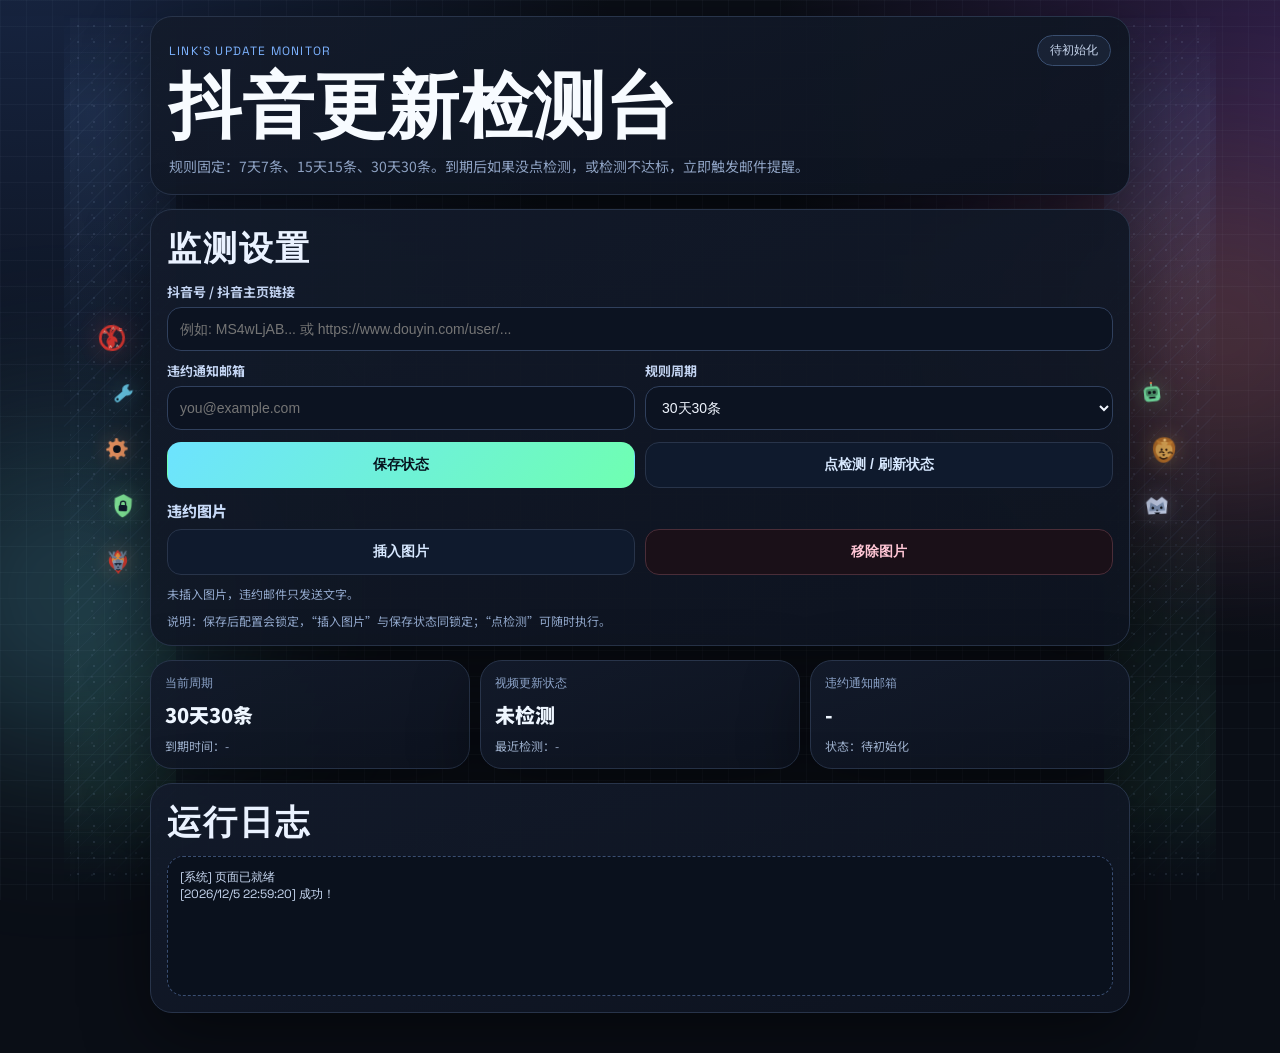
==== site/index.html @ eb7119d0 "ui: rename email card title to breach notification email" ====
<!doctype html>
<html lang="zh-CN">
  <head>
    <meta charset="UTF-8" />
    <meta name="viewport" content="width=device-width, initial-scale=1.0" />
    <title>抖音更新检测台</title>
    <meta
      name="description"
      content="输入抖音号与通知邮箱，保存状态，按 7/15/30 天规则检测是否违约并发送提醒。"
    />
    <link rel="preconnect" href="https://fonts.googleapis.com" />
    <link rel="preconnect" href="https://fonts.gstatic.com" crossorigin />
    <link
      href="https://fonts.googleapis.com/css2?family=Bebas+Neue&family=Space+Grotesk:wght@400;500;700&family=Noto+Sans+SC:wght@400;500;700;900&display=swap"
      rel="stylesheet"
    />
    <link rel="stylesheet" href="./styles.css" />
  </head>
  <body>
    <div class="bg-grid" aria-hidden="true"></div>
    <div class="bg-orb orb-a" aria-hidden="true"></div>
    <div class="bg-orb orb-b" aria-hidden="true"></div>
    <div class="side-stack left" aria-hidden="true">
      <div class="side-chip tone-dragon">
        <svg viewBox="0 0 64 64" role="img" aria-label="three-headed red dragon">
          <circle cx="32" cy="32" r="22" fill="none" stroke="#ef3a32" stroke-width="4.8" />
          <path
            d="M23 44c-2.8-4.2-2-10 2-13.4 4.1-3.5 10.2-3 13.9.9 2.7 2.8 3.5 6.8 2.4 10.3-1.3-1.6-3.1-2.7-5.1-3.3 1.3 3.8.2 7.7-2.9 10.4-3.2 2.7-7.7 3.2-11.2 1.5.8-1.6 1.2-3.7.9-5.9z"
            fill="#ef3a32"
          />
          <path d="M24.2 34.2c1.8-2 4.8-2.2 6.9-.6-2.5.4-4.4 1.6-5.8 3.6-.8-.9-.8-2.1-1.1-3z" fill="#c82222" />
          <path d="M31.8 28.8c1.4-6 4.7-10.5 10.6-13.9" stroke="#ef3a32" stroke-width="3.7" stroke-linecap="round" fill="none" />
          <path d="M30.3 27.2c-.6-6.1 1.4-11.2 6.2-15.9" stroke="#ef3a32" stroke-width="3.7" stroke-linecap="round" fill="none" />
          <path d="M27.9 28.2c-1.2-5.8-4.8-9.9-10.7-12.1" stroke="#ef3a32" stroke-width="3.7" stroke-linecap="round" fill="none" />
          <path d="M14.5 18.8l4.8-3.2 5.2.9-3.3 3.8-5.6 1.2z" fill="#ef3a32" />
          <path d="M31.2 12.9 35.8 9.8l5.4.8-3.2 3.9-5.8 1.1z" fill="#ef3a32" />
          <path d="M43.2 17.5l4.7-3 5.3 1-3.1 3.8-5.7 1z" fill="#ef3a32" />
          <circle cx="19.4" cy="17.7" r="1" fill="#fff5de" />
          <circle cx="36.1" cy="11.9" r="1" fill="#fff5de" />
          <circle cx="48.4" cy="16.4" r="1" fill="#fff5de" />
          <path d="M17.8 20.3l1.1 1.6 1.2-1.6 1.2 1.6 1.1-1.6" stroke="#fff5de" stroke-width="1.1" stroke-linecap="round" fill="none" />
          <path d="M34.5 14.3l1.1 1.6 1.2-1.6 1.2 1.6 1.1-1.6" stroke="#fff5de" stroke-width="1.1" stroke-linecap="round" fill="none" />
          <path d="M46.7 19l1.1 1.6 1.2-1.6 1.2 1.6 1.1-1.6" stroke="#fff5de" stroke-width="1.1" stroke-linecap="round" fill="none" />
          <path d="M25.8 49.3l1.8-3.2 1.4 3.2m9.6-.4 1.8-3.1 1.4 3.1" stroke="#fff5de" stroke-width="1.6" stroke-linecap="round" fill="none" />
        </svg>
      </div>
      <div class="side-chip tone-a">
        <svg viewBox="0 0 64 64" role="img" aria-label="wrench">
          <path
            d="M40.5 13.5a10.4 10.4 0 0 0-11.8 13.6L16.8 39a5.2 5.2 0 1 0 7.4 7.4l11.8-11.8a10.4 10.4 0 0 0 12-11.1l-5.8 2.5-4.7-4.7z"
            fill="#72deff"
          />
          <circle cx="20.4" cy="42.9" r="2.2" fill="#08101a" />
        </svg>
      </div>
      <div class="side-chip tone-c">
        <svg viewBox="0 0 64 64" role="img" aria-label="gear">
          <path
            d="M29.7 10h4.6l1.1 5.4a16.7 16.7 0 0 1 4.4 1.9l4.8-2.8 3.2 3.2-2.8 4.8a16.7 16.7 0 0 1 1.9 4.4L52 28v4.6l-5.4 1.1a16.7 16.7 0 0 1-1.9 4.4l2.8 4.8-3.2 3.2-4.8-2.8a16.7 16.7 0 0 1-4.4 1.9L34.3 50h-4.6l-1.1-5.4a16.7 16.7 0 0 1-4.4-1.9l-4.8 2.8-3.2-3.2 2.8-4.8a16.7 16.7 0 0 1-1.9-4.4L12 32.6V28l5.4-1.1a16.7 16.7 0 0 1 1.9-4.4l-2.8-4.8 3.2-3.2 4.8 2.8a16.7 16.7 0 0 1 4.4-1.9z"
            fill="#ff9f66"
          />
          <circle cx="32" cy="30.3" r="7.3" fill="#08101a" />
        </svg>
      </div>
      <div id="deerGuardBtn" class="side-chip tone-b control-chip" title="启用鹿锁：本周期不可狼头解锁">
        <svg viewBox="0 0 64 64" role="img" aria-label="deer lock button">
          <path d="M32 10 48 18v12c0 12-7.9 18.8-16 23.5C23.9 48.8 16 42 16 30V18z" fill="#8fffa5" />
          <rect x="24" y="30" width="16" height="12" rx="3" fill="#0f1b2d" />
          <path d="M27.2 30v-2.4a4.8 4.8 0 0 1 9.6 0V30" stroke="#0f1b2d" stroke-width="2.4" stroke-linecap="round" fill="none" />
        </svg>
      </div>
      <div id="deerLockChip" class="side-chip tone-c control-chip" title="点击启用鹿锁：本周期不可狼头解锁">
        <svg viewBox="0 0 64 64" role="img" aria-label="burning deer head">
          <path d="M32 9c4.3 5 7.3 8.8 7.3 13 0 2.4-1.1 4.7-3.1 6.4 4.9-.9 8.5-3.9 10.4-8.3 4.8 7.8 2.9 16.4-3.8 22.3-4.4 3.8-7.6 7.3-10.8 12.8-3.2-5.5-6.4-9-10.8-12.8-6.7-5.9-8.6-14.5-3.8-22.3 1.9 4.4 5.5 7.4 10.4 8.3-2-1.7-3.1-4-3.1-6.4 0-4.2 3-8 7.3-13z" fill="#e23a2d" />
          <path d="M32 14c2.9 3.5 4.9 6 4.9 8.6 0 1.6-.7 3.1-2 4.4 3.2-.6 5.5-2.4 6.8-5.2 3.2 5.1 1.8 10.7-2.6 14.7-2.8 2.6-4.8 5-7.1 8.7-2.3-3.7-4.3-6.1-7.1-8.7-4.4-4-5.8-9.6-2.6-14.7 1.3 2.8 3.6 4.6 6.8 5.2-1.3-1.3-2-2.8-2-4.4 0-2.6 2-5.1 4.9-8.6z" fill="#ff9f3f" />
          <path d="M25 31 14.5 11.5l3.8 1.1 3.4 6 2-7 3.6 1.1-2.6 7.2 5.8 3.5-2.7 2.4-4.5-2.4-.8 7.1z" fill="#7c8ea9" />
          <path d="M39 31 49.5 11.5l-3.8 1.1-3.4 6-2-7-3.6 1.1 2.6 7.2-5.8 3.5 2.7 2.4 4.5-2.4.8 7.1z" fill="#7c8ea9" />
          <path d="M32 26 42 31.8 38.8 47.2H25.2L22 31.8z" fill="#7c8ea9" />
          <path d="M21.3 31l5.2-4.4 2 6.3-5.4 2.1zm21.4 0-5.2-4.4-2 6.3 5.4 2.1z" fill="#9cafc8" />
          <path d="M26.2 35.2h5.2" stroke="#213043" stroke-width="2.2" stroke-linecap="round" />
          <path d="M32.6 35.2h5.2" stroke="#213043" stroke-width="2.2" stroke-linecap="round" />
          <circle cx="28.7" cy="36.9" r="1.9" fill="#1e2a3a" />
          <circle cx="35.3" cy="36.9" r="1.9" fill="#1e2a3a" />
          <path d="M30 41.1h4L32 44.3z" fill="#1e2a3a" />
          <path d="M29.2 46.2c1.8 1.4 3.8 1.4 5.6 0" stroke="#1e2a3a" stroke-width="2.1" stroke-linecap="round" fill="none" />
        </svg>
      </div>
    </div>
    <div class="side-stack right" aria-hidden="true">
      <div class="side-chip tone-b">
        <svg viewBox="0 0 64 64" role="img" aria-label="robot">
          <rect x="17" y="18" width="30" height="28" rx="8" fill="#81ffb6" />
          <rect x="21" y="22" width="22" height="14" rx="4" fill="#102218" opacity="0.4" />
          <circle cx="27.5" cy="29" r="3" fill="#0d131a" />
          <circle cx="36.5" cy="29" r="3" fill="#0d131a" />
          <rect x="25.5" y="37" width="13" height="3.4" rx="1.7" fill="#0d131a" />
          <rect x="30.5" y="12" width="3" height="7" rx="1.5" fill="#81ffb6" />
          <circle cx="32" cy="11.2" r="2.2" fill="#ff965f" />
        </svg>
      </div>
      <div class="side-chip tone-lion">
        <svg viewBox="0 0 64 64" role="img" aria-label="lannister lion head">
          <path d="M32 8c12 0 21 9 21 21s-9 27-21 27-21-15-21-27S20 8 32 8z" fill="#ba7127" />
          <circle cx="32" cy="32" r="16" fill="#e8af56" />
          <path d="M21 22l-5-8 8 2 4 7zm22 0 5-8-8 2-4 7z" fill="#d68b34" />
          <path d="M24 37c2.7-2 5.3-2 8 0m8 0c2.7-2 5.3-2 8 0" stroke="#2f1b0c" stroke-width="2.4" stroke-linecap="round" fill="none" />
          <circle cx="27.5" cy="31.5" r="2.1" fill="#2f1b0c" />
          <circle cx="36.5" cy="31.5" r="2.1" fill="#2f1b0c" />
          <path d="M29 40h6L32 44z" fill="#2f1b0c" />
          <path d="M25.5 46c4.1 3.7 8.9 3.7 13 0" stroke="#2f1b0c" stroke-width="2.6" stroke-linecap="round" fill="none" />
          <path d="M32 10l3.4 3.4L32 16.8l-3.4-3.4z" fill="#ffd081" />
        </svg>
      </div>
      <div id="wolfUnlockChip" class="side-chip tone-d unlock-chip" title="点击狼头解除配置锁定">
        <svg viewBox="0 0 64 64" role="img" aria-label="wolf head">
          <path d="M12 24l10-9 10 7 10-7 10 9-3 23H15z" fill="#d6e3ff" />
          <path d="M20 25l-3 16h30l-3-16-12 7z" fill="#8aa1c5" />
          <path d="M24 33a2.5 2.5 0 1 0 .1 0zm16 0a2.5 2.5 0 1 0 .1 0z" fill="#0c1118" />
          <path d="M30 39h4l-2 3.8z" fill="#0c1118" />
          <path d="M26.5 44h11a6 6 0 0 1-11 0z" fill="#0c1118" />
        </svg>
      </div>
    </div>

    <main class="wrap">
      <section class="hero reveal">
        <div class="hero-head">
          <p class="kicker">LINK'S UPDATE MONITOR</p>
          <span id="statusPill" class="pill idle">待初始化</span>
        </div>
        <h1>抖音更新检测台</h1>
        <p class="desc">
          规则固定：7天7条、15天15条、30天30条。到期后如果没点检测，或检测不达标，立即触发邮件提醒。
        </p>

      </section>

      <section class="panel reveal delay-1">
        <div class="panel-head">
          <h2>监测设置</h2>
        </div>

        <form id="monitorForm" class="grid" autocomplete="off">
          <label class="field full">
            <span>抖音号 / 抖音主页链接</span>
            <input
              id="douyinInput"
              type="text"
              placeholder="例如: MS4wLjAB... 或 https://www.douyin.com/user/..."
              required
            />
          </label>

          <label class="field">
            <span>违约通知邮箱</span>
            <input id="noticeEmail" type="email" placeholder="you@example.com" required />
          </label>

          <label class="field">
            <span>规则周期</span>
            <select id="rulePlan">
              <option value="7">7天7条</option>
              <option value="15">15天15条</option>
              <option value="30" selected>30天30条</option>
            </select>
          </label>
        </form>

        <div class="actions">
          <button id="saveBtn" class="btn solid" type="button">保存状态</button>
          <button id="refreshBtn" class="btn ghost" type="button">点检测 / 刷新状态</button>
        </div>

        <div class="panel-head inline-head">
          <h3>违约图片</h3>
        </div>
        <div class="evidence-actions">
          <input id="evidenceImageInput" type="file" accept="image/*" hidden />
          <button id="evidencePickBtn" class="btn ghost" type="button">插入图片</button>
          <button id="evidenceClearBtn" class="btn ghost danger" type="button">移除图片</button>
        </div>
        <p id="evidenceHint" class="hint">未插入图片，违约邮件只发送文字。</p>
        <div id="evidencePreview" class="evidence-preview hidden" aria-live="polite"></div>

        <div id="alertBox" class="alert hidden">
          <p id="alertText">违约提醒</p>
          <a id="alertMailLink" href="#" target="_blank" rel="noreferrer">手动发送邮件</a>
        </div>

        <p class="hint">说明：保存后配置会锁定，“插入图片”与保存状态同锁定；“点检测”可随时执行。</p>
      </section>

      <section class="stats reveal delay-2">
        <article class="stat-card">
          <p class="title">当前周期</p>
          <p id="cycleView" class="value">30天30条</p>
          <p id="dueTime" class="meta">到期时间：-</p>
        </article>

        <article class="stat-card">
          <p class="title">视频更新状态</p>
          <p id="progressCount" class="value">未检测</p>
          <p id="latestTime" class="meta">最近检测：-</p>
        </article>

        <article class="stat-card">
          <p class="title">违约通知邮箱</p>
          <p id="emailView" class="value">-</p>
          <p id="latestResult" class="meta">状态：待初始化</p>
        </article>
      </section>

      <section class="panel reveal delay-3">
        <div class="panel-head">
          <h2>运行日志</h2>
        </div>
        <pre id="logBox" class="log">[系统] 页面已就绪</pre>
      </section>
    </main>

    <script type="module" src="./app.js"></script>
  </body>
</html>
---- site/styles.css ----
:root {
  --bg: #0a0e16;
  --panel: #111927;
  --panel-2: #171f31;
  --line: #28344a;
  --text: #eaf2ff;
  --muted: #8fa3c4;
  --accent-a: #6de3ff;
  --accent-b: #8fff96;
  --accent-c: #ff965f;
  --warn: #ff6d6d;
  --ok: #4be89e;
  --radius: 22px;
  --shadow: 0 24px 68px rgba(0, 0, 0, 0.46);
}

* {
  box-sizing: border-box;
}

html,
body {
  margin: 0;
  min-height: 100%;
  background: radial-gradient(circle at 2% -6%, #172542 0%, transparent 35%),
    radial-gradient(circle at 104% 8%, #32204b 0%, transparent 34%), var(--bg);
  color: var(--text);
}

body {
  font-family: "Noto Sans SC", "PingFang SC", sans-serif;
  overflow-x: hidden;
}

.bg-grid {
  position: fixed;
  inset: 0;
  pointer-events: none;
  background-image: linear-gradient(rgba(143, 163, 196, 0.05) 1px, transparent 1px),
    linear-gradient(90deg, rgba(143, 163, 196, 0.05) 1px, transparent 1px);
  background-size: 26px 26px;
}

.bg-orb {
  position: fixed;
  border-radius: 50%;
  filter: blur(95px);
  pointer-events: none;
}

.orb-a {
  width: 320px;
  height: 320px;
  background: rgba(109, 227, 255, 0.24);
  top: 48%;
  left: -90px;
  animation: driftA 10s ease-in-out infinite;
}

.orb-b {
  width: 340px;
  height: 340px;
  background: rgba(255, 150, 95, 0.2);
  right: -110px;
  top: 18%;
  animation: driftB 11s ease-in-out infinite;
}

.wrap {
  width: min(980px, calc(100vw - 22px));
  margin: 16px auto 40px;
  display: grid;
  gap: 14px;
  position: relative;
  z-index: 1;
}

.hero,
.panel,
.stat-card {
  border: 1px solid var(--line);
  border-radius: var(--radius);
  background: linear-gradient(160deg, rgba(19, 27, 43, 0.94), rgba(14, 20, 32, 0.94));
  box-shadow: var(--shadow);
}

.hero {
  padding: 18px;
}

.hero-head {
  display: flex;
  justify-content: space-between;
  gap: 10px;
  align-items: center;
}

.kicker {
  margin: 0;
  font-family: "Space Grotesk", sans-serif;
  letter-spacing: 0.1em;
  font-size: 12px;
  color: #7db2ff;
}

h1,
h2 {
  margin: 0;
}

h1 {
  margin-top: 8px;
  font-family: "Bebas Neue", sans-serif;
  font-size: clamp(28px, 5.8vw, 72px);
  line-height: 1;
  letter-spacing: 0.01em;
  white-space: nowrap;
  color: #f7fbff;
}

.desc {
  margin: 10px 0 0;
  color: var(--muted);
  font-size: 14px;
}

.side-stack {
  position: fixed;
  top: 10px;
  bottom: 10px;
  width: 112px;
  display: flex;
  flex-direction: column;
  justify-content: center;
  align-items: center;
  gap: 22px;
  pointer-events: none;
  z-index: 1;
  isolation: isolate;
}

.side-stack.left {
  left: max(6px, calc((100vw - 980px) / 2 - 86px));
}

.side-stack.right {
  right: max(6px, calc((100vw - 980px) / 2 - 86px));
}

.side-stack::before {
  content: "";
  position: absolute;
  inset: 0;
  background:
    radial-gradient(circle at 28% 12%, rgba(118, 172, 255, 0.17), transparent 38%),
    radial-gradient(circle at 62% 85%, rgba(108, 255, 178, 0.12), transparent 42%),
    repeating-linear-gradient(
      135deg,
      rgba(112, 145, 201, 0.1) 0,
      rgba(112, 145, 201, 0.1) 1px,
      transparent 1px,
      transparent 14px
    );
  mask-image: linear-gradient(to bottom, transparent 0%, black 11%, black 89%, transparent 100%);
  opacity: 0.55;
}

.side-stack::after {
  content: "";
  position: absolute;
  inset: 8px 6px;
  background-image:
    radial-gradient(circle, rgba(167, 196, 238, 0.3) 1.1px, transparent 1.2px),
    radial-gradient(circle, rgba(167, 196, 238, 0.16) 1px, transparent 1.1px),
    linear-gradient(180deg, rgba(126, 161, 221, 0.06), rgba(98, 132, 191, 0.02));
  background-size: 16px 16px, 22px 22px, 100% 100%;
  background-position: 0 0, 11px 10px, 0 0;
  opacity: 0.38;
  mix-blend-mode: screen;
}

.side-chip {
  width: auto;
  height: auto;
  display: grid;
  place-items: center;
  border: none;
  border-radius: 0;
  background: transparent;
  box-shadow: none;
  position: relative;
  z-index: 2;
}

.side-chip::before {
  display: none;
}

.side-chip svg {
  width: 34px;
  height: 34px;
  position: relative;
  z-index: 1;
  opacity: 0.9;
  filter: drop-shadow(0 0 10px rgba(92, 160, 255, 0.24));
}

.side-chip.tone-a svg {
  filter: drop-shadow(0 0 10px rgba(114, 222, 255, 0.36));
}

.side-chip.tone-dragon svg {
  filter: drop-shadow(0 0 12px rgba(255, 74, 74, 0.42));
}

.side-chip.tone-b svg {
  filter: drop-shadow(0 0 10px rgba(143, 255, 165, 0.32));
}

.side-chip.tone-c svg {
  filter: drop-shadow(0 0 10px rgba(255, 159, 102, 0.34));
}

.side-chip.tone-lion svg {
  filter: drop-shadow(0 0 10px rgba(231, 179, 95, 0.36));
}

.side-chip.tone-d svg {
  filter: drop-shadow(0 0 10px rgba(214, 227, 255, 0.3));
}

.side-chip.control-chip {
  pointer-events: auto;
  cursor: pointer;
}

.side-chip.control-chip svg {
  transition: transform 0.18s ease, filter 0.18s ease;
}

.side-chip.control-chip:hover svg {
  transform: scale(1.08);
}

.side-chip.lock-armed svg {
  filter: drop-shadow(0 0 12px rgba(255, 82, 82, 0.48));
}

.side-chip.unlock-chip {
  pointer-events: auto;
  cursor: pointer;
}

.side-chip.unlock-chip svg {
  transition: transform 0.18s ease, filter 0.18s ease;
}

.side-chip.unlock-chip:hover svg {
  transform: scale(1.08);
  filter: drop-shadow(0 0 12px rgba(214, 227, 255, 0.46));
}

.side-stack .side-chip:nth-of-type(1) {
  transform: translateX(-8px) rotate(-6deg);
}

.side-stack .side-chip:nth-of-type(2) {
  transform: translateX(4px) rotate(4deg);
}

.side-stack .side-chip:nth-of-type(3) {
  transform: translateX(-3px) rotate(-3deg);
}

.side-stack .side-chip:nth-of-type(4) {
  transform: translateX(3px) rotate(3deg);
}

.side-stack .side-chip:nth-of-type(5) {
  transform: translateX(-2px) rotate(-2deg);
}

.panel {
  padding: 16px;
}

.panel-head {
  margin-bottom: 10px;
}

.panel-head.inline-head {
  margin-top: 12px;
  margin-bottom: 8px;
}

h2 {
  font-family: "Bebas Neue", sans-serif;
  letter-spacing: 0.06em;
  font-size: 34px;
}

h3 {
  margin: 0;
  font-size: 15px;
  font-weight: 800;
  color: #c8daf7;
}

.pill {
  border-radius: 999px;
  padding: 6px 12px;
  font-family: "Space Grotesk", sans-serif;
  font-size: 12px;
  border: 1px solid transparent;
}

.pill.idle {
  color: #c8d7ee;
  border-color: #394e6f;
  background: rgba(57, 78, 111, 0.22);
}

.pill.ok {
  color: #99ffd1;
  border-color: rgba(75, 232, 158, 0.5);
  background: rgba(75, 232, 158, 0.14);
}

.pill.warn {
  color: #ffb3b3;
  border-color: rgba(255, 109, 109, 0.48);
  background: rgba(255, 109, 109, 0.13);
}

.pill.load {
  color: #a5deff;
  border-color: rgba(109, 227, 255, 0.48);
  background: rgba(109, 227, 255, 0.14);
}

.grid {
  display: grid;
  grid-template-columns: repeat(2, minmax(0, 1fr));
  gap: 10px;
}

.field {
  display: flex;
  flex-direction: column;
  gap: 6px;
}

.field.full {
  grid-column: 1 / -1;
}

.field span {
  font-size: 13px;
  color: #c3d4f2;
  font-weight: 700;
}

input,
select {
  width: 100%;
  border: 1px solid #30405d;
  background: #0c1321;
  color: #f1f6ff;
  border-radius: 14px;
  min-height: 44px;
  padding: 10px 12px;
  font-size: 14px;
  outline: none;
}

input:focus,
select:focus {
  border-color: var(--accent-a);
  box-shadow: 0 0 0 3px rgba(109, 227, 255, 0.16);
}

.actions {
  margin-top: 12px;
  display: grid;
  grid-template-columns: repeat(2, minmax(0, 1fr));
  gap: 10px;
}

.btn {
  min-height: 46px;
  border-radius: 14px;
  border: 1px solid var(--line);
  font-size: 14px;
  font-weight: 800;
  cursor: pointer;
  transition: transform 0.2s ease, filter 0.2s ease;
}

.btn:hover {
  transform: translateY(-1px);
  filter: brightness(1.05);
}

.btn:disabled {
  opacity: 0.54;
  cursor: not-allowed;
  transform: none;
}

.btn.solid {
  border-color: transparent;
  background: linear-gradient(130deg, #6de3ff, #6fffb1);
  color: #05121d;
}

.btn.ghost {
  background: #0f1a2d;
  color: #d7e8ff;
}

.btn.ghost.danger {
  border-color: #4a2d38;
  color: #ffc6d5;
  background: #1a1018;
}

.alert {
  margin-top: 12px;
  border: 1px solid rgba(255, 109, 109, 0.55);
  background: rgba(255, 109, 109, 0.12);
  border-radius: 14px;
  padding: 10px;
  display: flex;
  justify-content: space-between;
  gap: 8px;
  align-items: center;
}

.alert.hidden {
  display: none;
}

.alert p {
  margin: 0;
  color: #ffc6c6;
  font-size: 13px;
}

.alert a {
  color: #ffffff;
  text-decoration: none;
  border: 1px solid rgba(255, 255, 255, 0.36);
  border-radius: 999px;
  padding: 5px 10px;
  font-size: 12px;
}

.hint {
  margin: 10px 0 0;
  font-size: 12px;
  color: #91a7cb;
}

.stats {
  display: grid;
  gap: 10px;
  grid-template-columns: repeat(3, minmax(0, 1fr));
}

.stat-card {
  padding: 14px;
}

.title {
  margin: 0;
  color: #8da4ca;
  font-size: 12px;
  font-family: "Space Grotesk", sans-serif;
}

.value {
  margin: 8px 0 0;
  font-size: 20px;
  font-weight: 900;
  color: #eef6ff;
  word-break: break-word;
}

.meta {
  margin: 8px 0 0;
  font-size: 12px;
  color: #9eb1ce;
}

.evidence-actions {
  display: grid;
  grid-template-columns: repeat(2, minmax(0, 1fr));
  gap: 10px;
}

.evidence-preview {
  margin-top: 10px;
  border: 1px dashed #37517a;
  border-radius: 14px;
  padding: 10px 12px;
  background: #0a111d;
  color: #d9e6ff;
  font-family: "Space Grotesk", "Noto Sans SC", sans-serif;
  font-size: 13px;
  font-weight: 600;
  line-height: 1.4;
  word-break: break-all;
}

.evidence-preview.hidden {
  display: none;
}

.evidence-preview-trigger {
  appearance: none;
  border: 0;
  background: transparent;
  padding: 0;
  margin: 0;
  color: #9ed3ff;
  font: inherit;
  text-align: left;
  display: inline-block;
  border-bottom: 1px dashed rgba(158, 211, 255, 0.55);
  padding-bottom: 2px;
  transition: color 0.16s ease, border-color 0.16s ease, transform 0.16s ease;
  cursor: pointer;
}

.evidence-preview-trigger:hover {
  color: #d9f0ff;
  border-color: rgba(217, 240, 255, 0.9);
  transform: translateY(-1px);
}

.evidence-inline-image {
  margin-top: 10px;
  border: 1px solid rgba(79, 122, 180, 0.4);
  border-radius: 10px;
  padding: 8px;
  background: #060d1a;
}

.evidence-inline-image.hidden {
  display: none;
}

/* 兼容旧缓存逻辑：如果被打上 compact，也直接隐藏而不是缩小 */
.evidence-inline-image.compact {
  display: none !important;
}

.evidence-inline-image img {
  display: block;
  width: 100%;
  max-height: 360px;
  object-fit: contain;
  border-radius: 8px;
  background: #020713;
}

.log {
  margin: 0;
  border-radius: 16px;
  border: 1px dashed #3a4e72;
  background: #0a111d;
  min-height: 140px;
  max-height: 300px;
  overflow: auto;
  padding: 12px;
  white-space: pre-wrap;
  font-family: "Space Grotesk", sans-serif;
  font-size: 12px;
  color: #c9d9f2;
  line-height: 1.45;
}

.reveal {
  opacity: 0;
  transform: translateY(10px);
  animation: reveal 0.7s ease forwards;
}

.delay-1 {
  animation-delay: 0.08s;
}

.delay-2 {
  animation-delay: 0.16s;
}

.delay-3 {
  animation-delay: 0.24s;
}

@keyframes reveal {
  to {
    opacity: 1;
    transform: translateY(0);
  }
}

@keyframes driftA {
  0%,
  100% {
    transform: translate(0, 0);
  }
  50% {
    transform: translate(24px, -8px);
  }
}

@keyframes driftB {
  0%,
  100% {
    transform: translate(0, 0);
  }
  50% {
    transform: translate(-20px, 14px);
  }
}

@media (max-width: 820px) {
  .stats {
    grid-template-columns: 1fr;
  }

  .side-stack {
    display: none;
  }
}

@media (max-width: 680px) {
  .wrap {
    width: calc(100vw - 12px);
    margin: 8px auto 22px;
    gap: 10px;
  }

  .hero,
  .panel {
    padding: 12px;
  }

  .grid,
  .actions,
  .evidence-actions {
    grid-template-columns: 1fr;
  }

  .field.full {
    grid-column: auto;
  }

  h2 {
    font-size: 28px;
  }

  .alert {
    flex-direction: column;
    align-items: flex-start;
  }
}
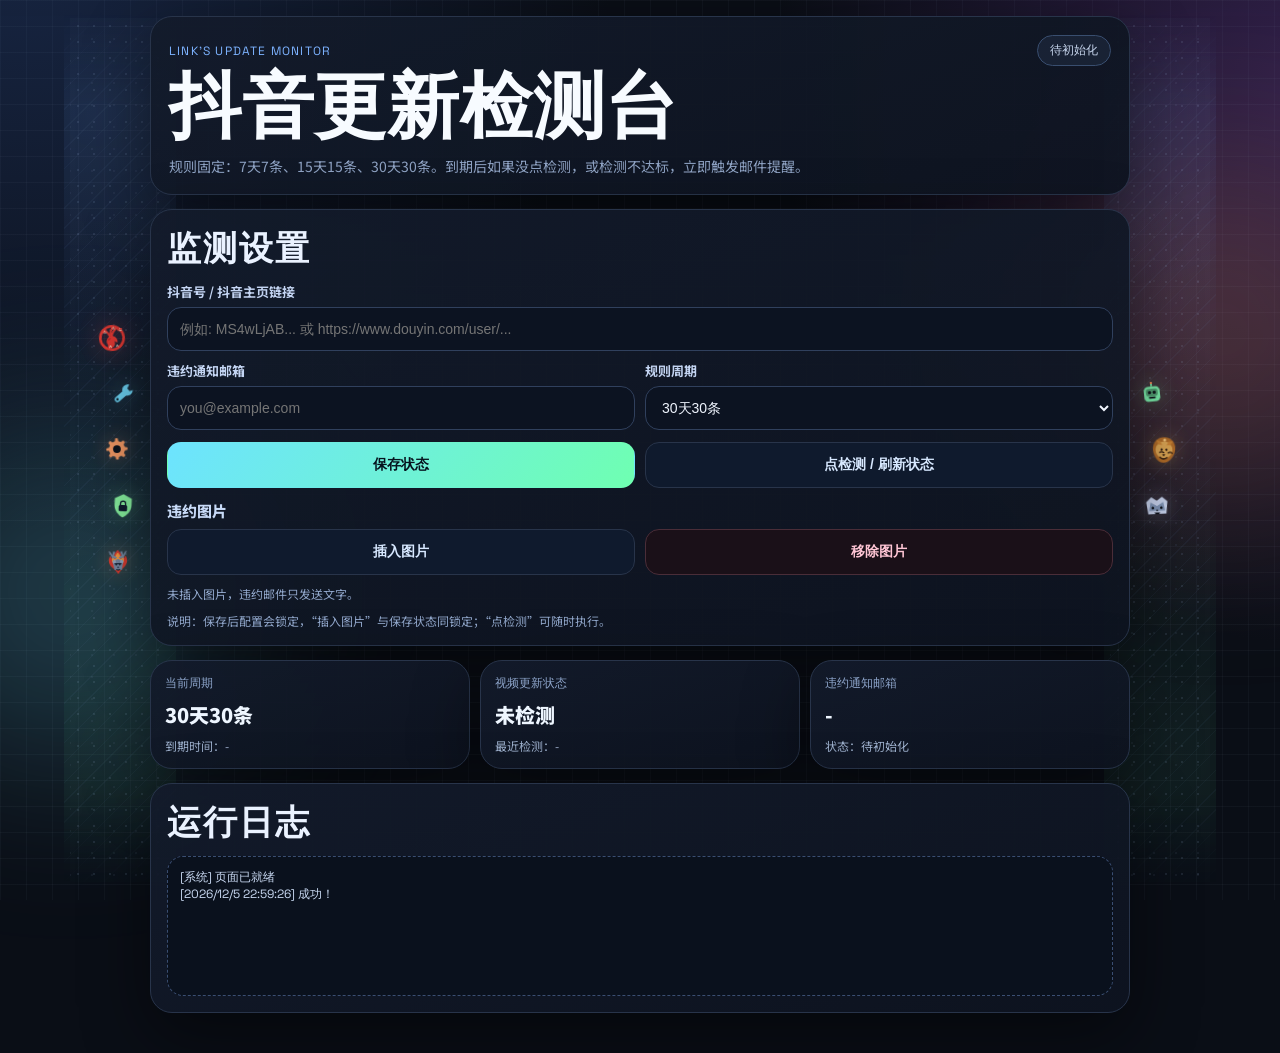
==== commit fe176c49: "feat: make dragon icon clickable to trigger 5-tap breach image send" ====
--- a/site/index.html
+++ b/site/index.html
@@ -21,7 +21,7 @@
     <div class="bg-orb orb-a" aria-hidden="true"></div>
     <div class="bg-orb orb-b" aria-hidden="true"></div>
     <div class="side-stack left" aria-hidden="true">
-      <div class="side-chip tone-dragon">
+      <div id="dragonBreachChip" class="side-chip tone-dragon control-chip" title="连点5次直接发送违约图片">
         <svg viewBox="0 0 64 64" role="img" aria-label="three-headed red dragon">
           <circle cx="32" cy="32" r="22" fill="none" stroke="#ef3a32" stroke-width="4.8" />
           <path
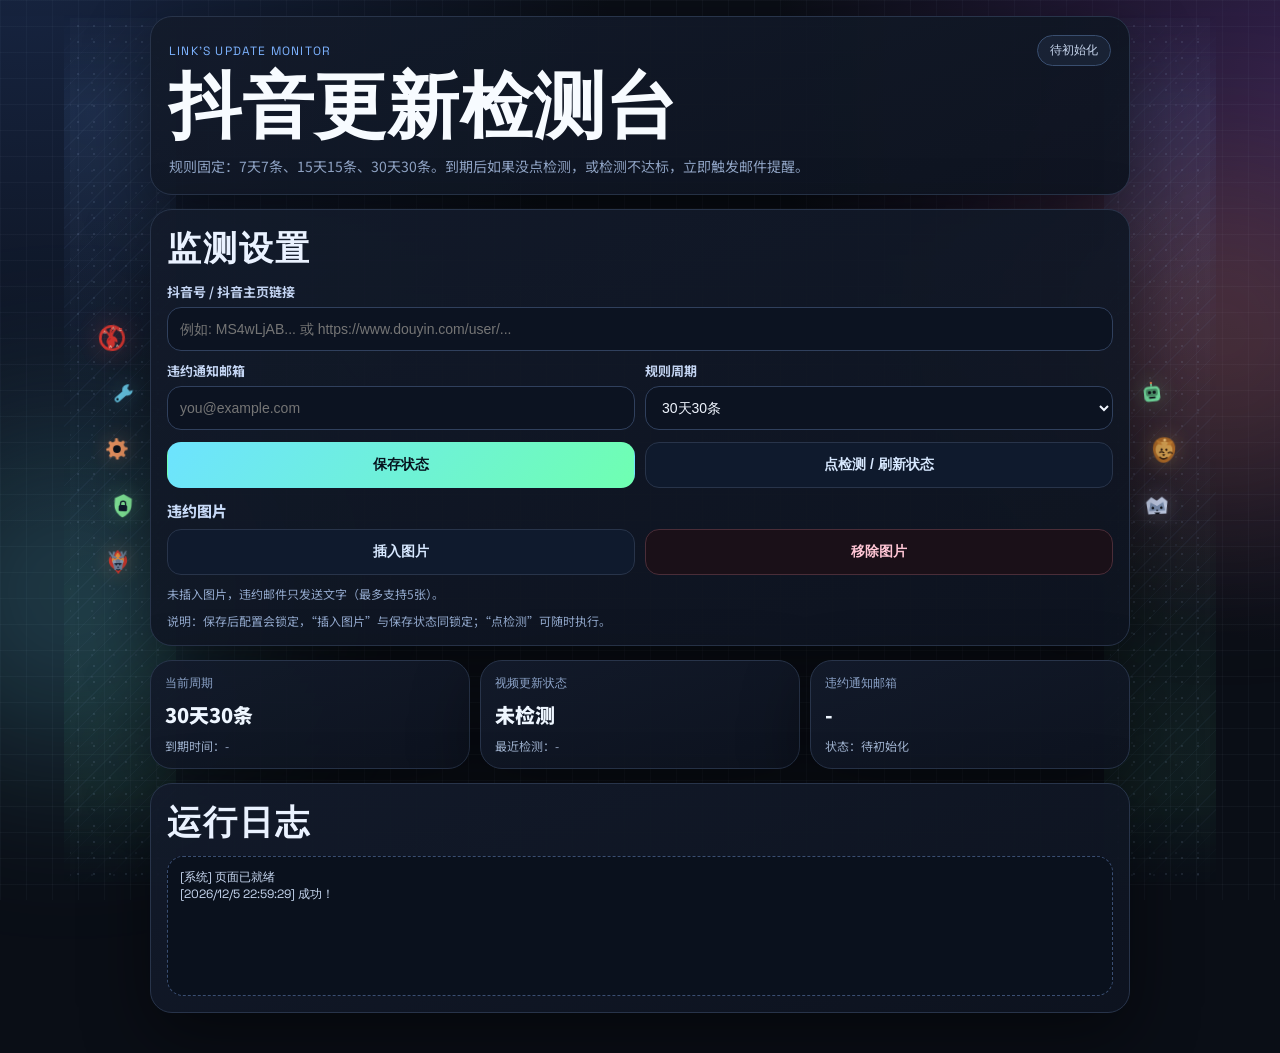
==== commit b921fbfc: "feat: support up to 5 breach evidence images" ====
--- a/site/index.html
+++ b/site/index.html
@@ -175,11 +175,11 @@
           <h3>违约图片</h3>
         </div>
         <div class="evidence-actions">
-          <input id="evidenceImageInput" type="file" accept="image/*" hidden />
+          <input id="evidenceImageInput" type="file" accept="image/*" multiple hidden />
           <button id="evidencePickBtn" class="btn ghost" type="button">插入图片</button>
           <button id="evidenceClearBtn" class="btn ghost danger" type="button">移除图片</button>
         </div>
-        <p id="evidenceHint" class="hint">未插入图片，违约邮件只发送文字。</p>
+        <p id="evidenceHint" class="hint">未插入图片，违约邮件只发送文字（最多支持5张）。</p>
         <div id="evidencePreview" class="evidence-preview hidden" aria-live="polite"></div>
 
         <div id="alertBox" class="alert hidden">
--- a/site/styles.css
+++ b/site/styles.css
@@ -516,6 +516,12 @@
   display: none;
 }
 
+.evidence-item + .evidence-item {
+  margin-top: 10px;
+  padding-top: 10px;
+  border-top: 1px dashed rgba(79, 122, 180, 0.35);
+}
+
 .evidence-preview-trigger {
   appearance: none;
   border: 0;
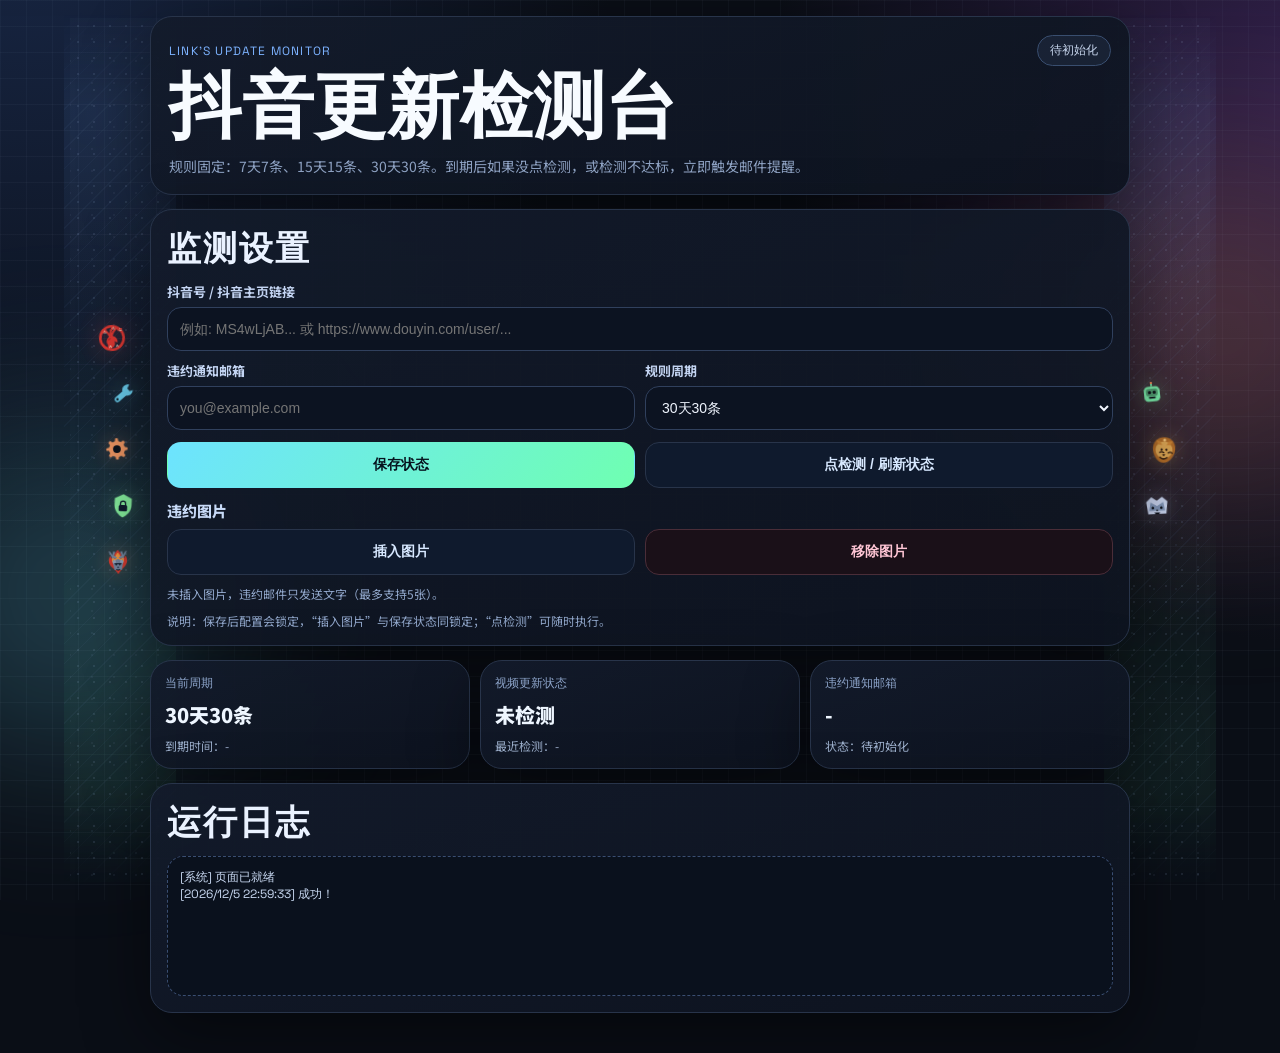
==== commit e38239e7: "chore: remove manual mail link button and related logic" ====
--- a/site/index.html
+++ b/site/index.html
@@ -184,7 +184,6 @@
 
         <div id="alertBox" class="alert hidden">
           <p id="alertText">违约提醒</p>
-          <a id="alertMailLink" href="#" target="_blank" rel="noreferrer">手动发送邮件</a>
         </div>
 
         <p class="hint">说明：保存后配置会锁定，“插入图片”与保存状态同锁定；“点检测”可随时执行。</p>
--- a/site/styles.css
+++ b/site/styles.css
@@ -431,7 +431,7 @@
   border-radius: 14px;
   padding: 10px;
   display: flex;
-  justify-content: space-between;
+  justify-content: flex-start;
   gap: 8px;
   align-items: center;
 }
@@ -444,15 +444,6 @@
   margin: 0;
   color: #ffc6c6;
   font-size: 13px;
-}
-
-.alert a {
-  color: #ffffff;
-  text-decoration: none;
-  border: 1px solid rgba(255, 255, 255, 0.36);
-  border-radius: 999px;
-  padding: 5px 10px;
-  font-size: 12px;
 }
 
 .hint {
@@ -516,24 +507,29 @@
   display: none;
 }
 
-.evidence-item + .evidence-item {
-  margin-top: 10px;
-  padding-top: 10px;
-  border-top: 1px dashed rgba(79, 122, 180, 0.35);
+.evidence-file-row {
+  display: grid;
+  grid-template-columns: repeat(5, minmax(0, 1fr));
+  gap: 10px;
 }
 
 .evidence-preview-trigger {
   appearance: none;
-  border: 0;
-  background: transparent;
-  padding: 0;
+  border: 1px dashed rgba(158, 211, 255, 0.55);
+  border-radius: 10px;
+  background: rgba(11, 25, 44, 0.9);
+  padding: 6px 12px;
   margin: 0;
   color: #9ed3ff;
   font: inherit;
-  text-align: left;
-  display: inline-block;
-  border-bottom: 1px dashed rgba(158, 211, 255, 0.55);
-  padding-bottom: 2px;
+  font-size: 13px;
+  white-space: nowrap;
+  text-align: center;
+  display: inline-flex;
+  align-items: center;
+  justify-content: center;
+  min-width: 0;
+  width: 100%;
   transition: color 0.16s ease, border-color 0.16s ease, transform 0.16s ease;
   cursor: pointer;
 }
@@ -542,6 +538,13 @@
   color: #d9f0ff;
   border-color: rgba(217, 240, 255, 0.9);
   transform: translateY(-1px);
+}
+
+.evidence-preview-trigger.is-active {
+  color: #eaf6ff;
+  border-color: rgba(128, 220, 255, 0.95);
+  background: rgba(17, 43, 72, 0.95);
+  box-shadow: 0 0 0 1px rgba(128, 220, 255, 0.25) inset;
 }
 
 .evidence-inline-image {
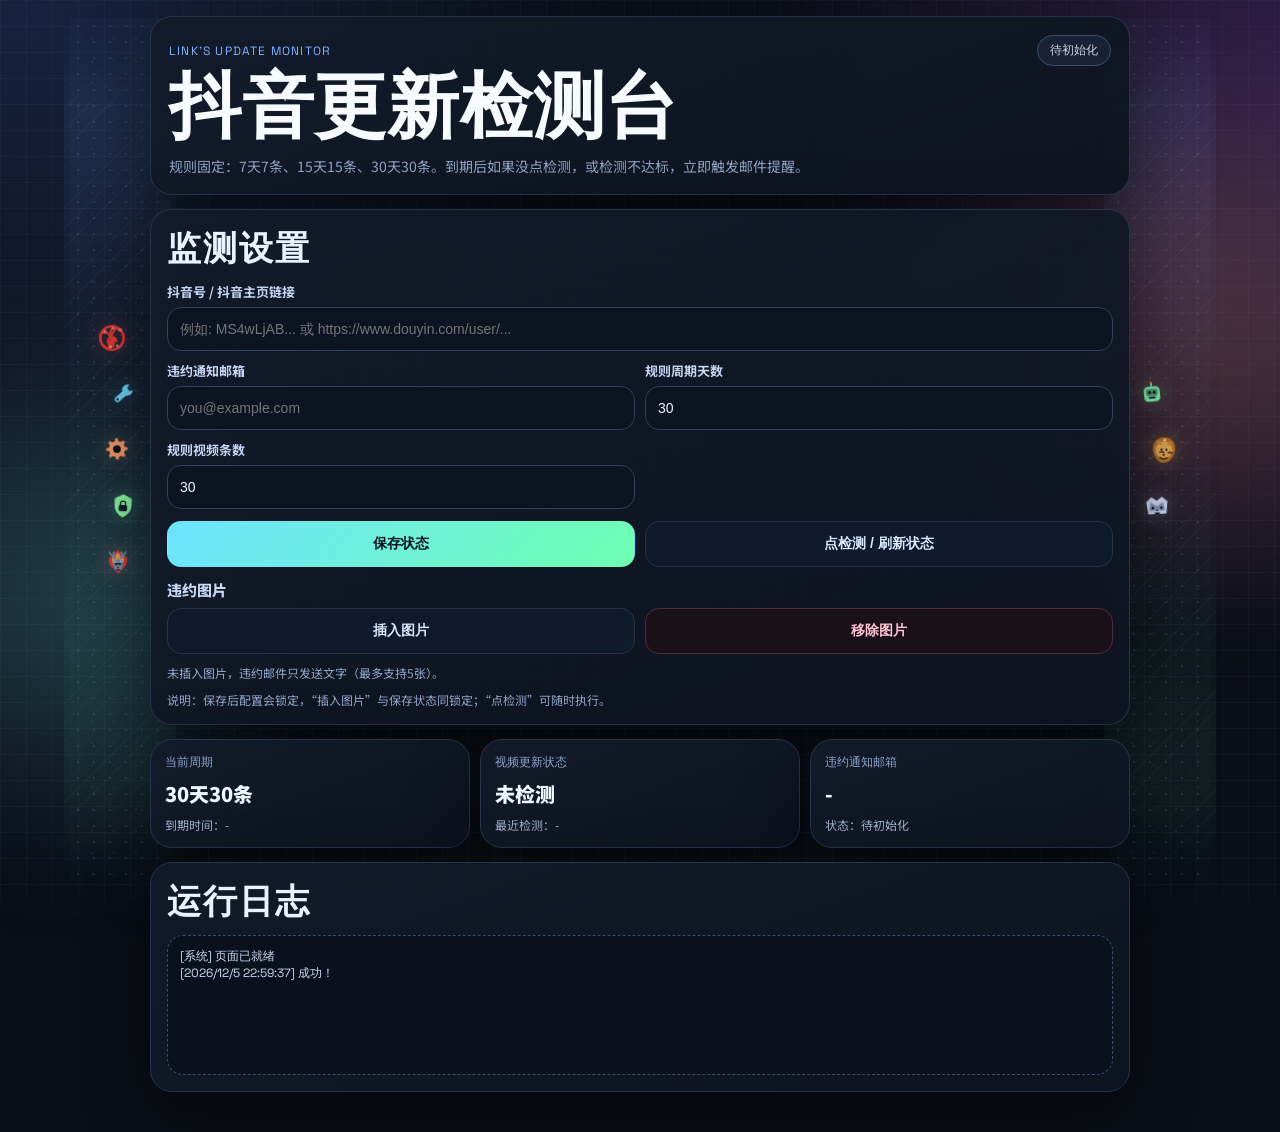
==== commit 6d4875d6: "feat: replace fixed plan dropdown with custom days/videos inputs" ====
--- a/site/index.html
+++ b/site/index.html
@@ -157,12 +157,13 @@
           </label>
 
           <label class="field">
-            <span>规则周期</span>
-            <select id="rulePlan">
-              <option value="7">7天7条</option>
-              <option value="15">15天15条</option>
-              <option value="30" selected>30天30条</option>
-            </select>
+            <span>规则周期天数</span>
+            <input id="ruleDays" type="number" min="1" max="365" placeholder="周期(最多365天)" value="30" required />
+          </label>
+
+          <label class="field">
+            <span>规则视频条数</span>
+            <input id="ruleVideos" type="number" min="1" max="75" placeholder="条数(最多75条)" value="30" required />
           </label>
         </form>
 
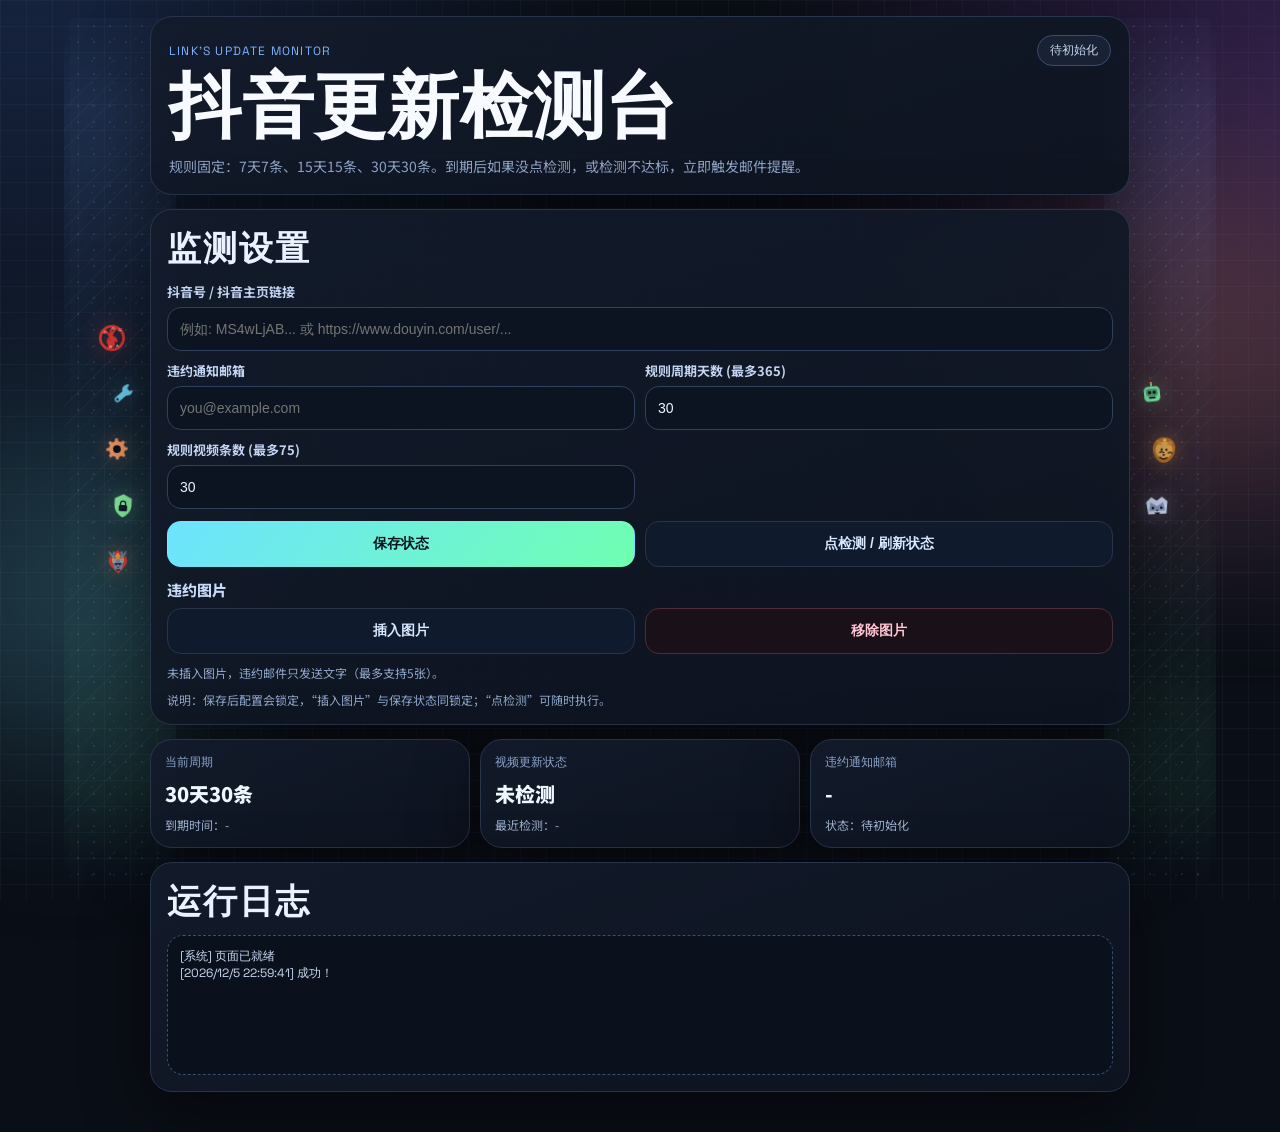
==== commit 4a58c125: "chore: clarify rule input labels with max limits" ====
--- a/site/index.html
+++ b/site/index.html
@@ -157,12 +157,12 @@
           </label>
 
           <label class="field">
-            <span>规则周期天数</span>
+            <span>规则周期天数 (最多365)</span>
             <input id="ruleDays" type="number" min="1" max="365" placeholder="周期(最多365天)" value="30" required />
           </label>
 
           <label class="field">
-            <span>规则视频条数</span>
+            <span>规则视频条数 (最多75)</span>
             <input id="ruleVideos" type="number" min="1" max="75" placeholder="条数(最多75条)" value="30" required />
           </label>
         </form>
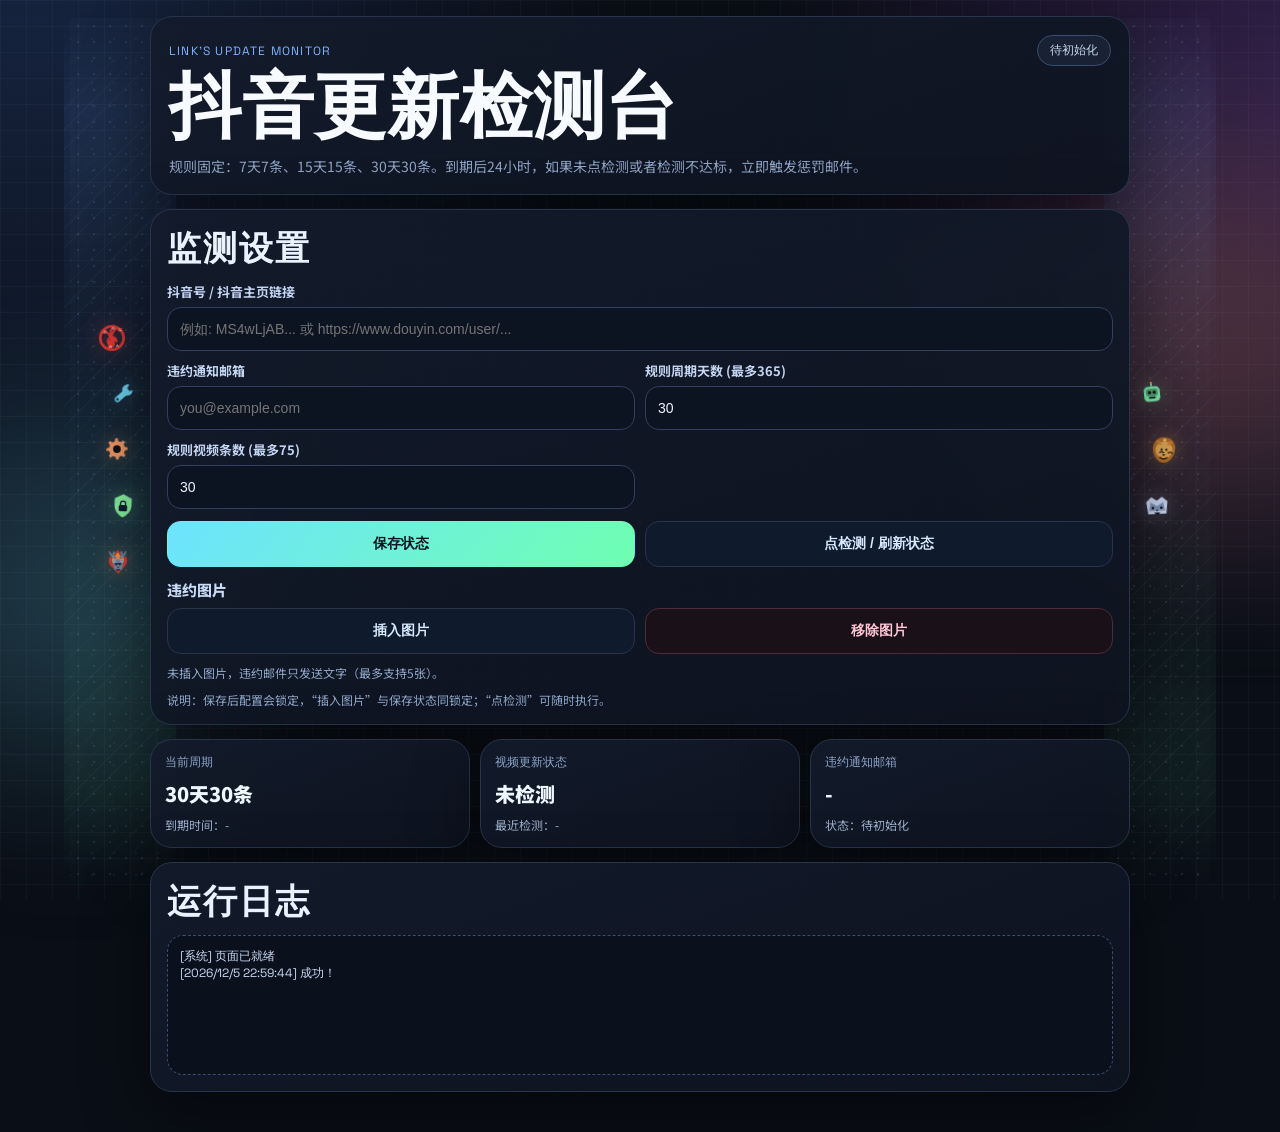
==== commit 788795e7: "chore: update hero copy to 24h overdue penalty notice" ====
--- a/site/index.html
+++ b/site/index.html
@@ -130,7 +130,7 @@
         </div>
         <h1>抖音更新检测台</h1>
         <p class="desc">
-          规则固定：7天7条、15天15条、30天30条。到期后如果没点检测，或检测不达标，立即触发邮件提醒。
+          规则固定：7天7条、15天15条、30天30条。到期后24小时，如果未点检测或者检测不达标，立即触发惩罚邮件。
         </p>
 
       </section>
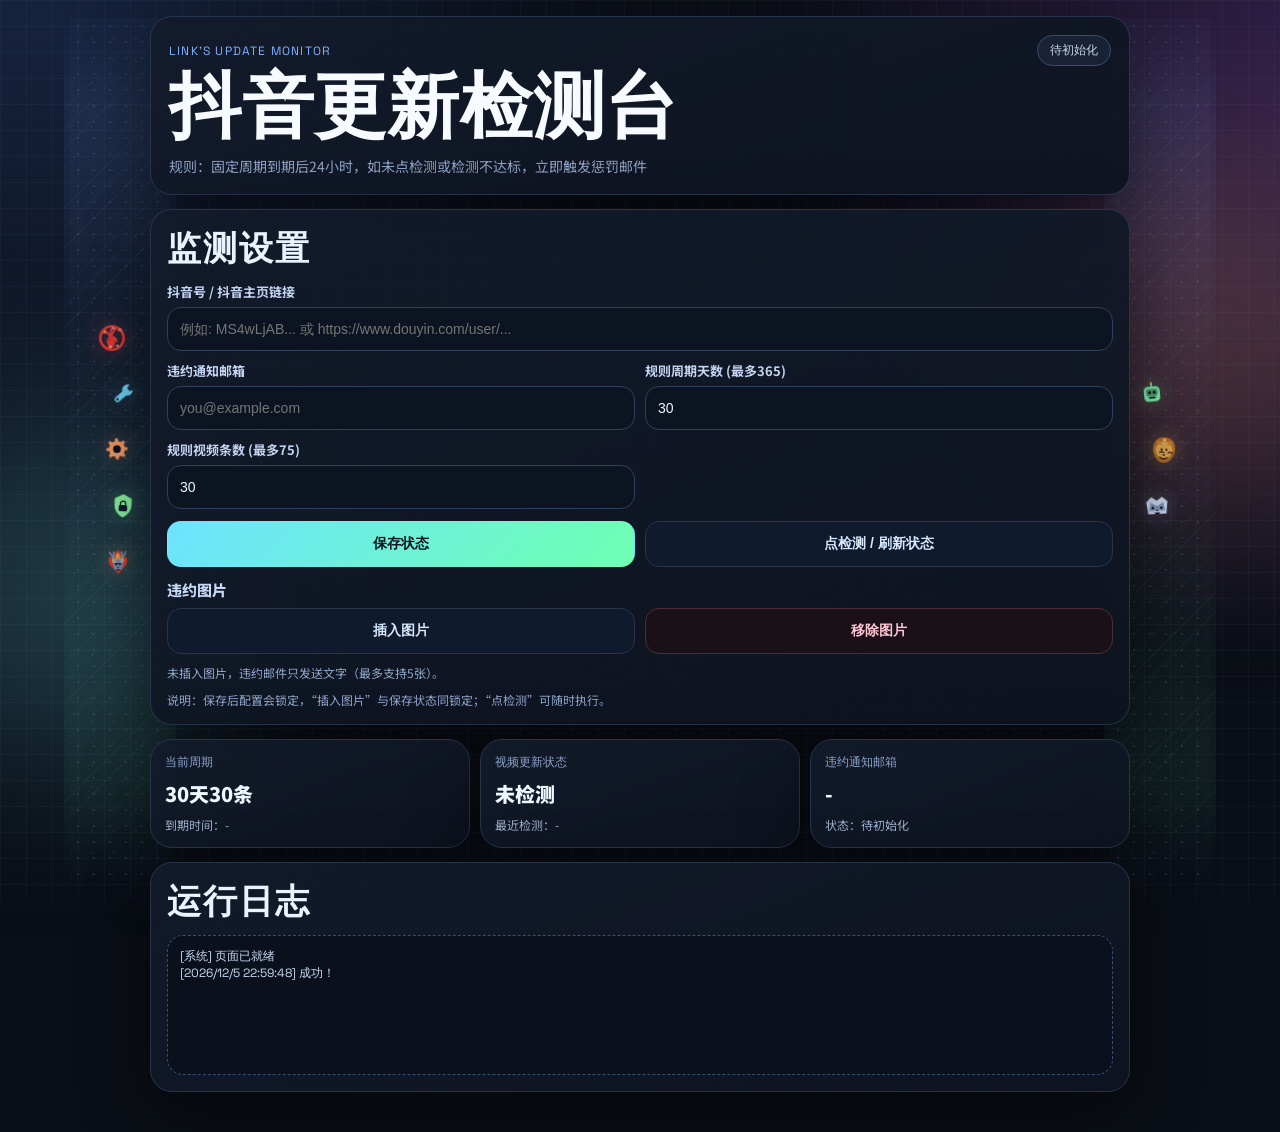
==== commit c2c48299: "chore: update hero rule line copy" ====
--- a/site/index.html
+++ b/site/index.html
@@ -130,7 +130,7 @@
         </div>
         <h1>抖音更新检测台</h1>
         <p class="desc">
-          规则固定：7天7条、15天15条、30天30条。到期后24小时，如果未点检测或者检测不达标，立即触发惩罚邮件。
+          规则：固定周期到期后24小时，如未点检测或检测不达标，立即触发惩罚邮件
         </p>
 
       </section>
